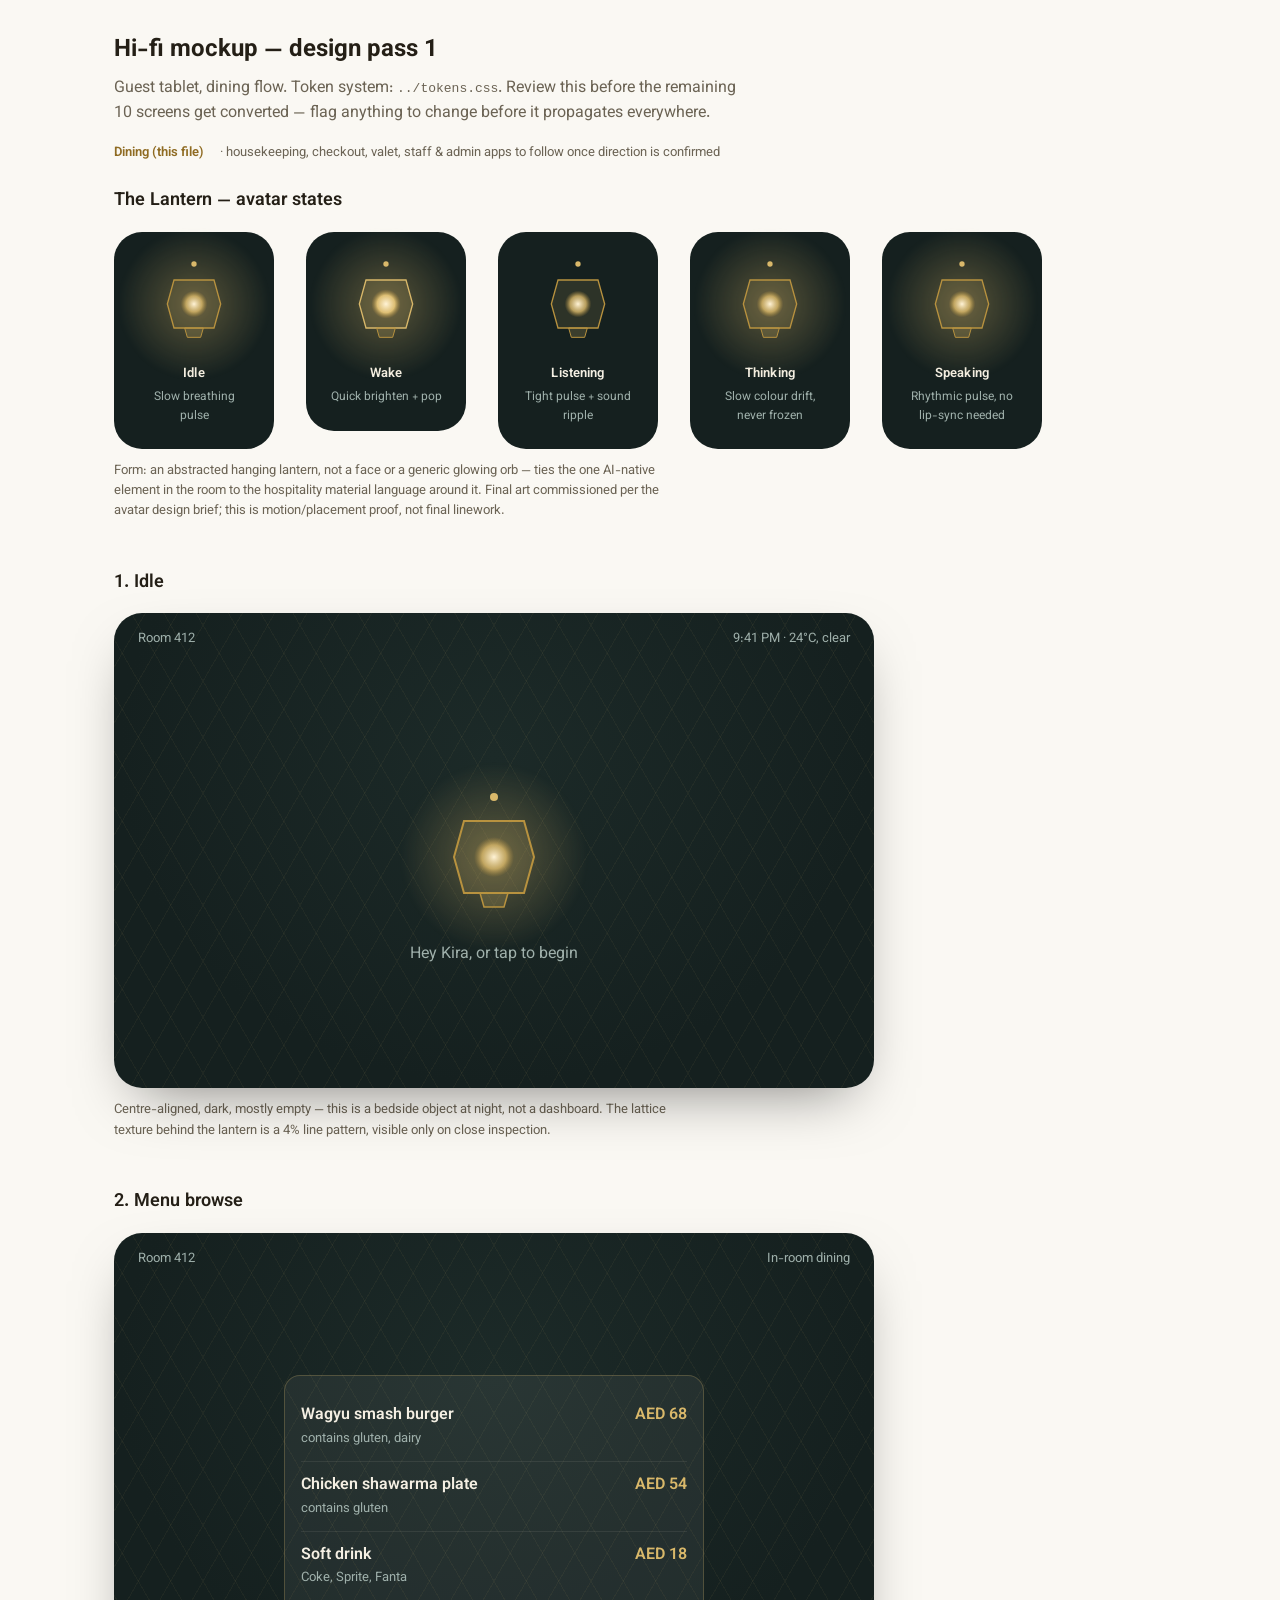
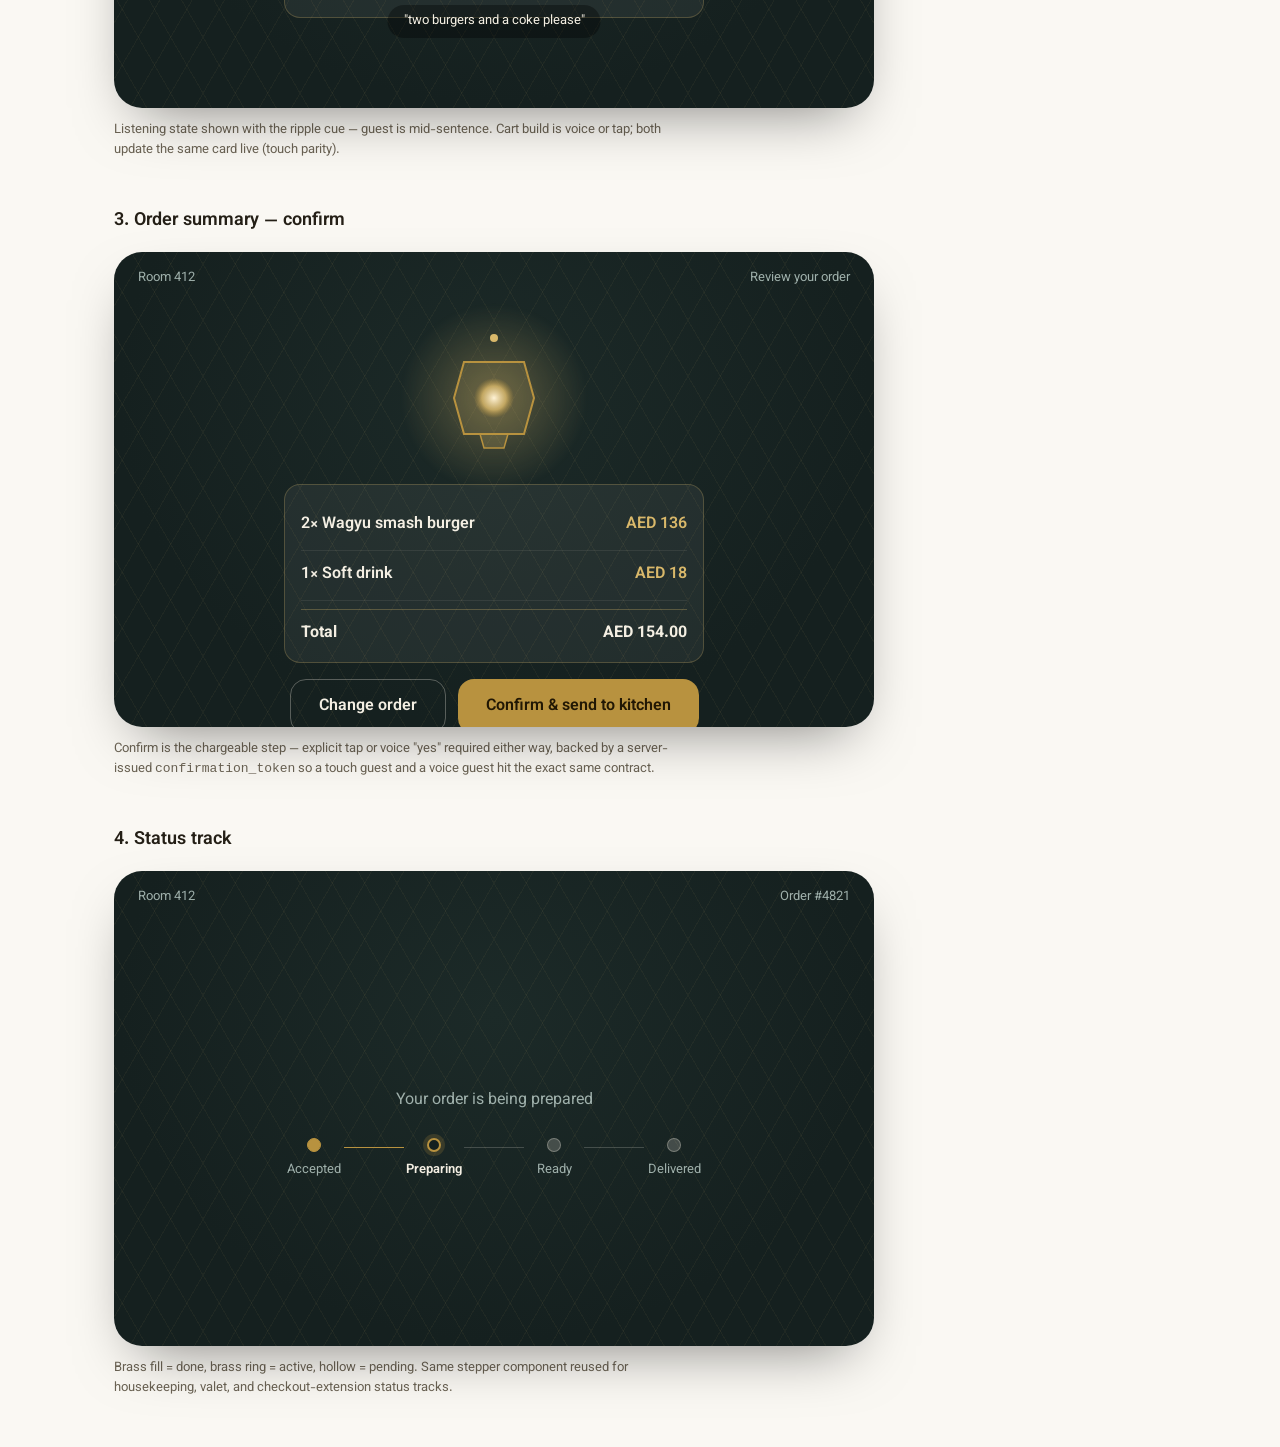
==== mockups/html/dining.html @ de7e142c "Kira Concierge design review: wireframes + first hi-fi mockup" ====
<!doctype html>
<html lang="en">
<head>
<meta charset="utf-8">
<meta name="viewport" content="width=device-width, initial-scale=1">
<title>Kira Concierge — Hi-Fi Mockup: Dining</title>
<link rel="stylesheet" href="../tokens.css">
<style>
  .gallery-row { display: flex; gap: var(--sp-6); flex-wrap: wrap; align-items: flex-start; }
  .gallery-cell { background: var(--dusk-ink); border-radius: var(--radius-guest); padding: var(--sp-5); width: 160px; text-align: center; }
  .gallery-cell .lantern-wrap { width: 72px; height: 96px; margin: 0 auto var(--sp-3); }
  .gallery-cell .lantern-ring { width: 72px; height: 72px; }
  .gallery-cell .avatar-caption { color: var(--ink-on-dark); font-weight: 600; }
  .gallery-cell p { font-size: 12px; color: var(--muted-on-dark); margin-top: var(--sp-1); }
  .subtitle-bar { position: absolute; bottom: 70px; left: 50%; transform: translateX(-50%); z-index: 2;
    background: rgba(0,0,0,.35); padding: 6px 16px; border-radius: 999px; font-size: var(--fs-small); max-width: 80%; text-align: center; }
</style>
</head>
<body>
  <div class="page-header">
    <h1>Hi-fi mockup — design pass 1</h1>
    <p>Guest tablet, dining flow. Token system: <code>../tokens.css</code>. Review this before the remaining 10 screens get converted — flag anything to change before it propagates everywhere.</p>
  </div>
  <nav class="flow-nav">
    <a href="dining.html" class="current">Dining (this file)</a>
    <span style="color:var(--muted-on-sand)">· housekeeping, checkout, valet, staff &amp; admin apps to follow once direction is confirmed</span>
  </nav>

  <!-- Avatar state gallery -->
  <section class="screen-block">
    <h2>The Lantern — avatar states</h2>
    <div class="gallery-row">
      <div class="gallery-cell state-idle">
        <div class="lantern-wrap">
          <div class="lantern-glow"></div>
          <svg class="lantern-svg" viewBox="0 0 108 140">
            <circle cx="54" cy="10" r="4" fill="#d9b86a"/>
            <polygon points="24,34 84,34 94,70 84,106 24,106 14,70" fill="rgba(217,184,106,.12)" stroke="#b8923f" stroke-width="2"/>
            <polygon points="40,106 68,106 64,120 44,120" fill="rgba(217,184,106,.2)" stroke="#b8923f" stroke-width="1.5"/>
            <circle cx="54" cy="70" r="20" fill="url(#g1)"/>
            <defs><radialGradient id="g1"><stop offset="0%" stop-color="#fff3d6"/><stop offset="60%" stop-color="#d9b86a" stop-opacity=".8"/><stop offset="100%" stop-color="#b8923f" stop-opacity="0"/></radialGradient></defs>
          </svg>
        </div>
        <div class="avatar-caption">Idle</div>
        <p>Slow breathing pulse</p>
      </div>
      <div class="gallery-cell state-wake">
        <div class="lantern-wrap">
          <div class="lantern-glow"></div>
          <svg class="lantern-svg" viewBox="0 0 108 140">
            <circle cx="54" cy="10" r="4" fill="#d9b86a"/>
            <polygon points="24,34 84,34 94,70 84,106 24,106 14,70" fill="rgba(217,184,106,.16)" stroke="#d9b86a" stroke-width="2"/>
            <polygon points="40,106 68,106 64,120 44,120" fill="rgba(217,184,106,.2)" stroke="#b8923f" stroke-width="1.5"/>
            <circle cx="54" cy="70" r="22" fill="url(#g2)"/>
            <defs><radialGradient id="g2"><stop offset="0%" stop-color="#fff3d6"/><stop offset="60%" stop-color="#eac97a" stop-opacity=".9"/><stop offset="100%" stop-color="#b8923f" stop-opacity="0"/></radialGradient></defs>
          </svg>
        </div>
        <div class="avatar-caption">Wake</div>
        <p>Quick brighten + pop</p>
      </div>
      <div class="gallery-cell state-listening">
        <div class="lantern-wrap">
          <div class="lantern-ring"></div>
          <svg class="lantern-svg" viewBox="0 0 108 140">
            <circle cx="54" cy="10" r="4" fill="#d9b86a"/>
            <polygon points="24,34 84,34 94,70 84,106 24,106 14,70" fill="rgba(217,184,106,.12)" stroke="#b8923f" stroke-width="2"/>
            <polygon points="40,106 68,106 64,120 44,120" fill="rgba(217,184,106,.2)" stroke="#b8923f" stroke-width="1.5"/>
            <circle cx="54" cy="70" r="20" fill="url(#g3)"/>
            <defs><radialGradient id="g3"><stop offset="0%" stop-color="#fff3d6"/><stop offset="60%" stop-color="#d9b86a" stop-opacity=".8"/><stop offset="100%" stop-color="#b8923f" stop-opacity="0"/></radialGradient></defs>
          </svg>
        </div>
        <div class="avatar-caption">Listening</div>
        <p>Tight pulse + sound ripple</p>
      </div>
      <div class="gallery-cell state-thinking">
        <div class="lantern-wrap">
          <div class="lantern-glow"></div>
          <svg class="lantern-svg" viewBox="0 0 108 140">
            <circle cx="54" cy="10" r="4" fill="#d9b86a"/>
            <polygon points="24,34 84,34 94,70 84,106 24,106 14,70" fill="rgba(217,184,106,.12)" stroke="#b8923f" stroke-width="2"/>
            <polygon points="40,106 68,106 64,120 44,120" fill="rgba(217,184,106,.2)" stroke="#b8923f" stroke-width="1.5"/>
            <circle cx="54" cy="70" r="20" fill="url(#g4)"/>
            <defs><radialGradient id="g4"><stop offset="0%" stop-color="#fff3d6"/><stop offset="60%" stop-color="#d9b86a" stop-opacity=".8"/><stop offset="100%" stop-color="#b8923f" stop-opacity="0"/></radialGradient></defs>
          </svg>
        </div>
        <div class="avatar-caption">Thinking</div>
        <p>Slow colour drift, never frozen</p>
      </div>
      <div class="gallery-cell state-speaking">
        <div class="lantern-wrap">
          <div class="lantern-glow"></div>
          <svg class="lantern-svg" viewBox="0 0 108 140">
            <circle cx="54" cy="10" r="4" fill="#d9b86a"/>
            <polygon points="24,34 84,34 94,70 84,106 24,106 14,70" fill="rgba(217,184,106,.12)" stroke="#b8923f" stroke-width="2"/>
            <polygon points="40,106 68,106 64,120 44,120" fill="rgba(217,184,106,.2)" stroke="#b8923f" stroke-width="1.5"/>
            <circle cx="54" cy="70" r="20" fill="url(#g5)"/>
            <defs><radialGradient id="g5"><stop offset="0%" stop-color="#fff3d6"/><stop offset="60%" stop-color="#d9b86a" stop-opacity=".8"/><stop offset="100%" stop-color="#b8923f" stop-opacity="0"/></radialGradient></defs>
          </svg>
        </div>
        <div class="avatar-caption">Speaking</div>
        <p>Rhythmic pulse, no lip-sync needed</p>
      </div>
    </div>
    <p class="state-note">Form: an abstracted hanging lantern, not a face or a generic glowing orb — ties the one AI-native element in the room to the hospitality material language around it. Final art commissioned per the avatar design brief; this is motion/placement proof, not final linework.</p>
  </section>

  <!-- Screen 1: Idle -->
  <section class="screen-block">
    <h2>1. Idle</h2>
    <div class="tablet-frame">
      <div class="tablet-topbar"><span>Room 412</span><span>9:41 PM · 24°C, clear</span></div>
      <div class="tablet-body state-idle">
        <div class="lantern-wrap">
          <div class="lantern-glow"></div>
          <svg class="lantern-svg" viewBox="0 0 108 140">
            <circle cx="54" cy="10" r="4" fill="#d9b86a"/>
            <polygon points="24,34 84,34 94,70 84,106 24,106 14,70" fill="rgba(217,184,106,.12)" stroke="#b8923f" stroke-width="2"/>
            <polygon points="40,106 68,106 64,120 44,120" fill="rgba(217,184,106,.2)" stroke="#b8923f" stroke-width="1.5"/>
            <circle cx="54" cy="70" r="20" fill="url(#gi)"/>
            <defs><radialGradient id="gi"><stop offset="0%" stop-color="#fff3d6"/><stop offset="60%" stop-color="#d9b86a" stop-opacity=".8"/><stop offset="100%" stop-color="#b8923f" stop-opacity="0"/></radialGradient></defs>
          </svg>
        </div>
        <p class="avatar-sub">Hey Kira, or tap to begin</p>
      </div>
    </div>
    <p class="state-note">Centre-aligned, dark, mostly empty — this is a bedside object at night, not a dashboard. The lattice texture behind the lantern is a 4% line pattern, visible only on close inspection.</p>
  </section>

  <!-- Screen 2: Menu browse -->
  <section class="screen-block">
    <h2>2. Menu browse</h2>
    <div class="tablet-frame" style="position:relative;">
      <div class="tablet-topbar"><span>Room 412</span><span>In-room dining</span></div>
      <div class="tablet-body state-listening">
        <div class="subtitle-bar">"two burgers and a coke please"</div>
        <div class="guest-card">
          <div class="menu-item">
            <div><div class="menu-item-name">Wagyu smash burger</div><div class="menu-item-tag">contains gluten, dairy</div></div>
            <div class="menu-item-price">AED 68</div>
          </div>
          <div class="menu-item">
            <div><div class="menu-item-name">Chicken shawarma plate</div><div class="menu-item-tag">contains gluten</div></div>
            <div class="menu-item-price">AED 54</div>
          </div>
          <div class="menu-item">
            <div><div class="menu-item-name">Soft drink</div><div class="menu-item-tag">Coke, Sprite, Fanta</div></div>
            <div class="menu-item-price">AED 18</div>
          </div>
        </div>
      </div>
    </div>
    <p class="state-note">Listening state shown with the ripple cue — guest is mid-sentence. Cart build is voice or tap; both update the same card live (touch parity).</p>
  </section>

  <!-- Screen 3: Order summary / confirm -->
  <section class="screen-block">
    <h2>3. Order summary — confirm</h2>
    <div class="tablet-frame">
      <div class="tablet-topbar"><span>Room 412</span><span>Review your order</span></div>
      <div class="tablet-body state-speaking">
        <div class="lantern-wrap">
          <div class="lantern-glow"></div>
          <svg class="lantern-svg" viewBox="0 0 108 140">
            <circle cx="54" cy="10" r="4" fill="#d9b86a"/>
            <polygon points="24,34 84,34 94,70 84,106 24,106 14,70" fill="rgba(217,184,106,.12)" stroke="#b8923f" stroke-width="2"/>
            <polygon points="40,106 68,106 64,120 44,120" fill="rgba(217,184,106,.2)" stroke="#b8923f" stroke-width="1.5"/>
            <circle cx="54" cy="70" r="20" fill="url(#gs)"/>
            <defs><radialGradient id="gs"><stop offset="0%" stop-color="#fff3d6"/><stop offset="60%" stop-color="#d9b86a" stop-opacity=".8"/><stop offset="100%" stop-color="#b8923f" stop-opacity="0"/></radialGradient></defs>
          </svg>
        </div>
        <div class="guest-card">
          <div class="menu-item"><div class="menu-item-name">2× Wagyu smash burger</div><div class="menu-item-price">AED 136</div></div>
          <div class="menu-item"><div class="menu-item-name">1× Soft drink</div><div class="menu-item-price">AED 18</div></div>
          <div class="order-total-row"><span>Total</span><span>AED 154.00</span></div>
        </div>
        <div style="display:flex; gap: var(--sp-3);">
          <button class="btn btn-ghost-dark">Change order</button>
          <button class="btn btn-brass">Confirm &amp; send to kitchen</button>
        </div>
      </div>
    </div>
    <p class="state-note">Confirm is the chargeable step — explicit tap or voice "yes" required either way, backed by a server-issued <code>confirmation_token</code> so a touch guest and a voice guest hit the exact same contract.</p>
  </section>

  <!-- Screen 4: Status track -->
  <section class="screen-block">
    <h2>4. Status track</h2>
    <div class="tablet-frame">
      <div class="tablet-topbar"><span>Room 412</span><span>Order #4821</span></div>
      <div class="tablet-body state-idle">
        <p class="avatar-sub" style="margin-bottom: var(--sp-2);">Your order is being prepared</p>
        <div class="g-stepper">
          <div class="g-step"><div class="g-dot done"></div><div class="g-label">Accepted</div></div>
          <div class="g-line done"></div>
          <div class="g-step"><div class="g-dot active"></div><div class="g-label active">Preparing</div></div>
          <div class="g-line"></div>
          <div class="g-step"><div class="g-dot"></div><div class="g-label">Ready</div></div>
          <div class="g-line"></div>
          <div class="g-step"><div class="g-dot"></div><div class="g-label">Delivered</div></div>
        </div>
      </div>
    </div>
    <p class="state-note">Brass fill = done, brass ring = active, hollow = pending. Same stepper component reused for housekeeping, valet, and checkout-extension status tracks.</p>
  </section>
</body>
</html>
---- mockups/tokens.css ----
/* Kira Concierge — Hi-Fi Design Tokens
   One typographic voice (Vazirmatn, Latin+Arabic) across guest/staff/admin.
   Color named after hotel materials (brass, lantern, lagoon, sand) not generic UI hues. */

@import url('https://fonts.googleapis.com/css2?family=Vazirmatn:wght@400;500;600;700;800&display=swap');

:root {
  /* Color */
  --dusk-ink: #15201f;
  --dusk-ink-2: #1c2a28;
  --sand: #ede6d8;
  --sand-2: #e3dac8;
  --paper: #faf8f3;
  --brass: #b8923f;
  --brass-deep: #8f6b22;
  --brass-soft: #d9b86a;
  --lagoon: #2f4858;
  --lagoon-deep: #1f323d;
  --ink-on-sand: #241f16;
  --ink-on-dark: #f4efe3;
  --muted-on-dark: #9fb0ab;
  --muted-on-sand: #6b6354;

  --ok: #5b7a63;
  --warn: #a67c3d;
  --err: #8b4a3d;

  /* Type */
  --font: 'Vazirmatn', 'Noto Sans Arabic', sans-serif;
  --fs-display: clamp(2rem, 4vw, 3rem);
  --fs-h1: 1.5rem;
  --fs-h2: 1.125rem;
  --fs-body: 1rem;
  --fs-small: 0.8125rem;
  --lh-body: 1.55;

  /* Shape — radius encodes guest (soft) vs tool (tight) hierarchy */
  --radius-guest: 28px;
  --radius-guest-sm: 16px;
  --radius-tool: 6px;
  --radius-tool-sm: 4px;

  /* Spacing */
  --sp-1: 4px;
  --sp-2: 8px;
  --sp-3: 12px;
  --sp-4: 16px;
  --sp-5: 24px;
  --sp-6: 32px;
  --sp-7: 48px;
}

* { box-sizing: border-box; }
body {
  font-family: var(--font);
  margin: 0;
  color: var(--ink-on-sand);
  background: var(--paper);
  line-height: var(--lh-body);
}
h1, h2, h3, p { margin: 0; }

/* ---------- Mockup page chrome (not part of the product UI) ---------- */
.page-header {
  max-width: 1100px;
  margin: 0 auto;
  padding: var(--sp-6) var(--sp-5) var(--sp-4);
}
.page-header h1 { font-size: var(--fs-h1); font-weight: 700; }
.page-header p { color: var(--muted-on-sand); margin-top: var(--sp-2); max-width: 640px; }
.flow-nav {
  max-width: 1100px;
  margin: 0 auto;
  padding: 0 var(--sp-5) var(--sp-5);
  display: flex;
  gap: var(--sp-4);
  flex-wrap: wrap;
  font-size: var(--fs-small);
}
.flow-nav a { color: var(--lagoon); text-decoration: none; border-bottom: 1px solid transparent; }
.flow-nav a:hover { border-bottom-color: var(--brass); }
.flow-nav a.current { color: var(--brass-deep); font-weight: 600; }
.screen-block {
  max-width: 1100px;
  margin: 0 auto var(--sp-7);
  padding: 0 var(--sp-5);
}
.screen-block h2 { font-size: var(--fs-h2); font-weight: 600; margin-bottom: var(--sp-4); }
.state-note {
  max-width: 560px;
  margin-top: var(--sp-3);
  font-size: var(--fs-small);
  color: var(--muted-on-sand);
}
.state-note a { color: var(--lagoon); }

/* ---------- Guest tablet frame ---------- */
.tablet-frame {
  width: 760px;
  max-width: 100%;
  aspect-ratio: 16/10;
  background: radial-gradient(ellipse at 50% 30%, var(--dusk-ink-2), var(--dusk-ink) 70%);
  border-radius: var(--radius-guest);
  position: relative;
  overflow: hidden;
  display: flex;
  flex-direction: column;
  align-items: center;
  color: var(--ink-on-dark);
  box-shadow: 0 24px 60px -24px rgba(0,0,0,.5);
}
/* mashrabiya lattice texture — faint repeating line pattern, not illustration */
.tablet-frame::before {
  content: "";
  position: absolute; inset: 0;
  background-image:
    repeating-linear-gradient(60deg, rgba(217,184,106,.05) 0 1px, transparent 1px 28px),
    repeating-linear-gradient(-60deg, rgba(217,184,106,.05) 0 1px, transparent 1px 28px);
  pointer-events: none;
}
.tablet-topbar {
  position: relative; z-index: 1;
  width: 100%;
  display: flex; justify-content: space-between;
  padding: var(--sp-4) var(--sp-5);
  font-size: var(--fs-small);
  color: var(--muted-on-dark);
}
.tablet-body {
  position: relative; z-index: 1;
  flex: 1; width: 100%;
  display: flex; flex-direction: column; align-items: center; justify-content: center;
  gap: var(--sp-4);
  padding: var(--sp-5);
  text-align: center;
}

/* ---------- The Lantern (avatar) ---------- */
.lantern-wrap { width: 108px; height: 140px; position: relative; }
.lantern-glow {
  position: absolute; inset: -40px;
  background: radial-gradient(circle, rgba(217,184,106,.35), transparent 65%);
  border-radius: 50%;
  filter: blur(2px);
}
.lantern-svg { position: relative; width: 100%; height: 100%; }
.lantern-ring {
  position: absolute; left: 50%; top: 50%;
  width: 108px; height: 108px;
  border: 1px solid rgba(217,184,106,.5);
  border-radius: 50%;
  transform: translate(-50%,-50%) scale(1);
  opacity: 0;
}

@keyframes breathe { 0%,100% { transform: scale(1); opacity: .85; } 50% { transform: scale(1.04); opacity: 1; } }
@keyframes pop { 0% { transform: scale(.9); opacity: .6; } 60% { transform: scale(1.08); } 100% { transform: scale(1); opacity: 1; } }
@keyframes listen-pulse { 0%,100% { transform: scale(1); } 50% { transform: scale(1.07); } }
@keyframes ripple { 0% { transform: translate(-50%,-50%) scale(.9); opacity: .6; } 100% { transform: translate(-50%,-50%) scale(1.6); opacity: 0; } }
@keyframes think-drift { 0%,100% { filter: hue-rotate(0deg) brightness(1); } 50% { filter: hue-rotate(8deg) brightness(1.1); } }
@keyframes talk { 0%,100% { transform: scaleY(1); } 25% { transform: scaleY(.92); } 50% { transform: scaleY(1.05); } 75% { transform: scaleY(.96); } }

.state-idle .lantern-svg { animation: breathe 4s ease-in-out infinite; }
.state-wake .lantern-svg { animation: pop .5s ease-out; }
.state-listening .lantern-svg { animation: listen-pulse 1.1s ease-in-out infinite; }
.state-listening .lantern-ring { animation: ripple 1.6s ease-out infinite; }
.state-thinking .lantern-svg { animation: think-drift 2.2s ease-in-out infinite; }
.state-speaking .lantern-svg { animation: talk 0.9s ease-in-out infinite; }

.avatar-caption { font-size: var(--fs-small); color: var(--muted-on-dark); letter-spacing: .01em; }
.avatar-greeting { font-size: var(--fs-display); font-weight: 800; }
.avatar-sub { color: var(--muted-on-dark); font-size: var(--fs-body); }

/* ---------- Guest UI components ---------- */
.btn {
  font-family: var(--font);
  font-size: var(--fs-body);
  font-weight: 600;
  border: none;
  cursor: pointer;
  padding: 14px 28px;
  border-radius: var(--radius-guest-sm);
}
.btn-brass { background: var(--brass); color: #211704; }
.btn-brass:hover { background: var(--brass-soft); }
.btn-ghost-dark { background: transparent; color: var(--ink-on-dark); border: 1px solid rgba(244,239,227,.3); }

.guest-card {
  position: relative; z-index: 1;
  background: rgba(250,248,243,.06);
  border: 1px solid rgba(217,184,106,.25);
  border-radius: var(--radius-guest-sm);
  padding: var(--sp-4);
  width: 100%;
  max-width: 420px;
  text-align: left;
}
.menu-item { display: flex; justify-content: space-between; gap: var(--sp-3); padding: var(--sp-3) 0; border-bottom: 1px solid rgba(244,239,227,.08); }
.menu-item:last-child { border-bottom: none; }
.menu-item-name { font-weight: 600; }
.menu-item-tag { font-size: var(--fs-small); color: var(--muted-on-dark); }
.menu-item-price { font-weight: 600; color: var(--brass-soft); white-space: nowrap; }

.order-total-row { display: flex; justify-content: space-between; padding-top: var(--sp-3); margin-top: var(--sp-2); border-top: 1px solid rgba(217,184,106,.3); font-weight: 700; }

/* Status stepper — guest side, warm not clinical */
.g-stepper { display: flex; align-items: center; width: 100%; max-width: 420px; }
.g-step { display: flex; flex-direction: column; align-items: center; gap: var(--sp-2); flex: 1; }
.g-dot { width: 14px; height: 14px; border-radius: 50%; background: rgba(244,239,227,.2); border: 1px solid rgba(244,239,227,.3); }
.g-dot.done { background: var(--brass); border-color: var(--brass); }
.g-dot.active { background: var(--dusk-ink); border: 2px solid var(--brass); box-shadow: 0 0 0 4px rgba(184,146,63,.2); }
.g-line { flex: 1; height: 1px; background: rgba(244,239,227,.2); margin-bottom: 22px; }
.g-line.done { background: var(--brass); }
.g-label { font-size: var(--fs-small); color: var(--muted-on-dark); text-align: center; }
.g-label.active { color: var(--ink-on-dark); font-weight: 600; }

/* ---------- Staff / Admin shared shell (light, tool-like, tighter radius) ---------- */
.tool-frame {
  width: 100%; max-width: 980px;
  background: var(--sand);
  border: 1px solid rgba(36,31,22,.1);
  border-radius: var(--radius-tool);
  display: flex;
  min-height: 560px;
  overflow: hidden;
}
.tool-sidebar {
  width: 200px;
  background: var(--lagoon-deep);
  color: var(--ink-on-dark);
  padding: var(--sp-4);
}
.tool-sidebar .brand { font-weight: 700; margin-bottom: var(--sp-5); font-size: var(--fs-small); color: var(--brass-soft); letter-spacing: .02em; }
.tool-link { display: block; padding: var(--sp-2) var(--sp-3); border-radius: var(--radius-tool-sm); color: rgba(244,239,227,.75); font-size: var(--fs-small); margin-bottom: 2px; }
.tool-link.active { background: rgba(184,146,63,.18); color: var(--brass-soft); font-weight: 600; }
.tool-main { flex: 1; display: flex; flex-direction: column; background: var(--paper); }
.tool-topbar { padding: var(--sp-3) var(--sp-5); border-bottom: 1px solid rgba(36,31,22,.08); display: flex; justify-content: space-between; font-size: var(--fs-small); color: var(--muted-on-sand); }
.tool-content { padding: var(--sp-5); flex: 1; }

.data-table { width: 100%; border-collapse: collapse; font-size: var(--fs-small); }
.data-table th { text-align: left; font-weight: 600; color: var(--muted-on-sand); padding: var(--sp-2) var(--sp-3); border-bottom: 1px solid rgba(36,31,22,.12); }
.data-table td { padding: var(--sp-3); border-bottom: 1px solid rgba(36,31,22,.06); }
.badge { display: inline-block; padding: 2px 10px; border-radius: var(--radius-tool-sm); font-size: 12px; font-weight: 600; }
.badge-ok { background: rgba(91,122,99,.15); color: var(--ok); }
.badge-warn { background: rgba(166,124,61,.15); color: var(--warn); }
.badge-err { background: rgba(139,74,61,.15); color: var(--err); }

.btn-tool { font-family: var(--font); font-weight: 600; font-size: var(--fs-small); border: none; cursor: pointer; padding: 8px 16px; border-radius: var(--radius-tool-sm); }
.btn-tool-primary { background: var(--brass); color: #211704; }
.btn-tool-secondary { background: transparent; border: 1px solid rgba(36,31,22,.2); color: var(--ink-on-sand); }

.ticket-card { background: var(--paper); border: 1px solid rgba(36,31,22,.1); border-radius: var(--radius-tool); padding: var(--sp-3); margin-bottom: var(--sp-3); }
.ticket-room { font-weight: 700; font-size: var(--fs-small); }
.ticket-meta { font-size: 12px; color: var(--muted-on-sand); margin-top: 2px; }
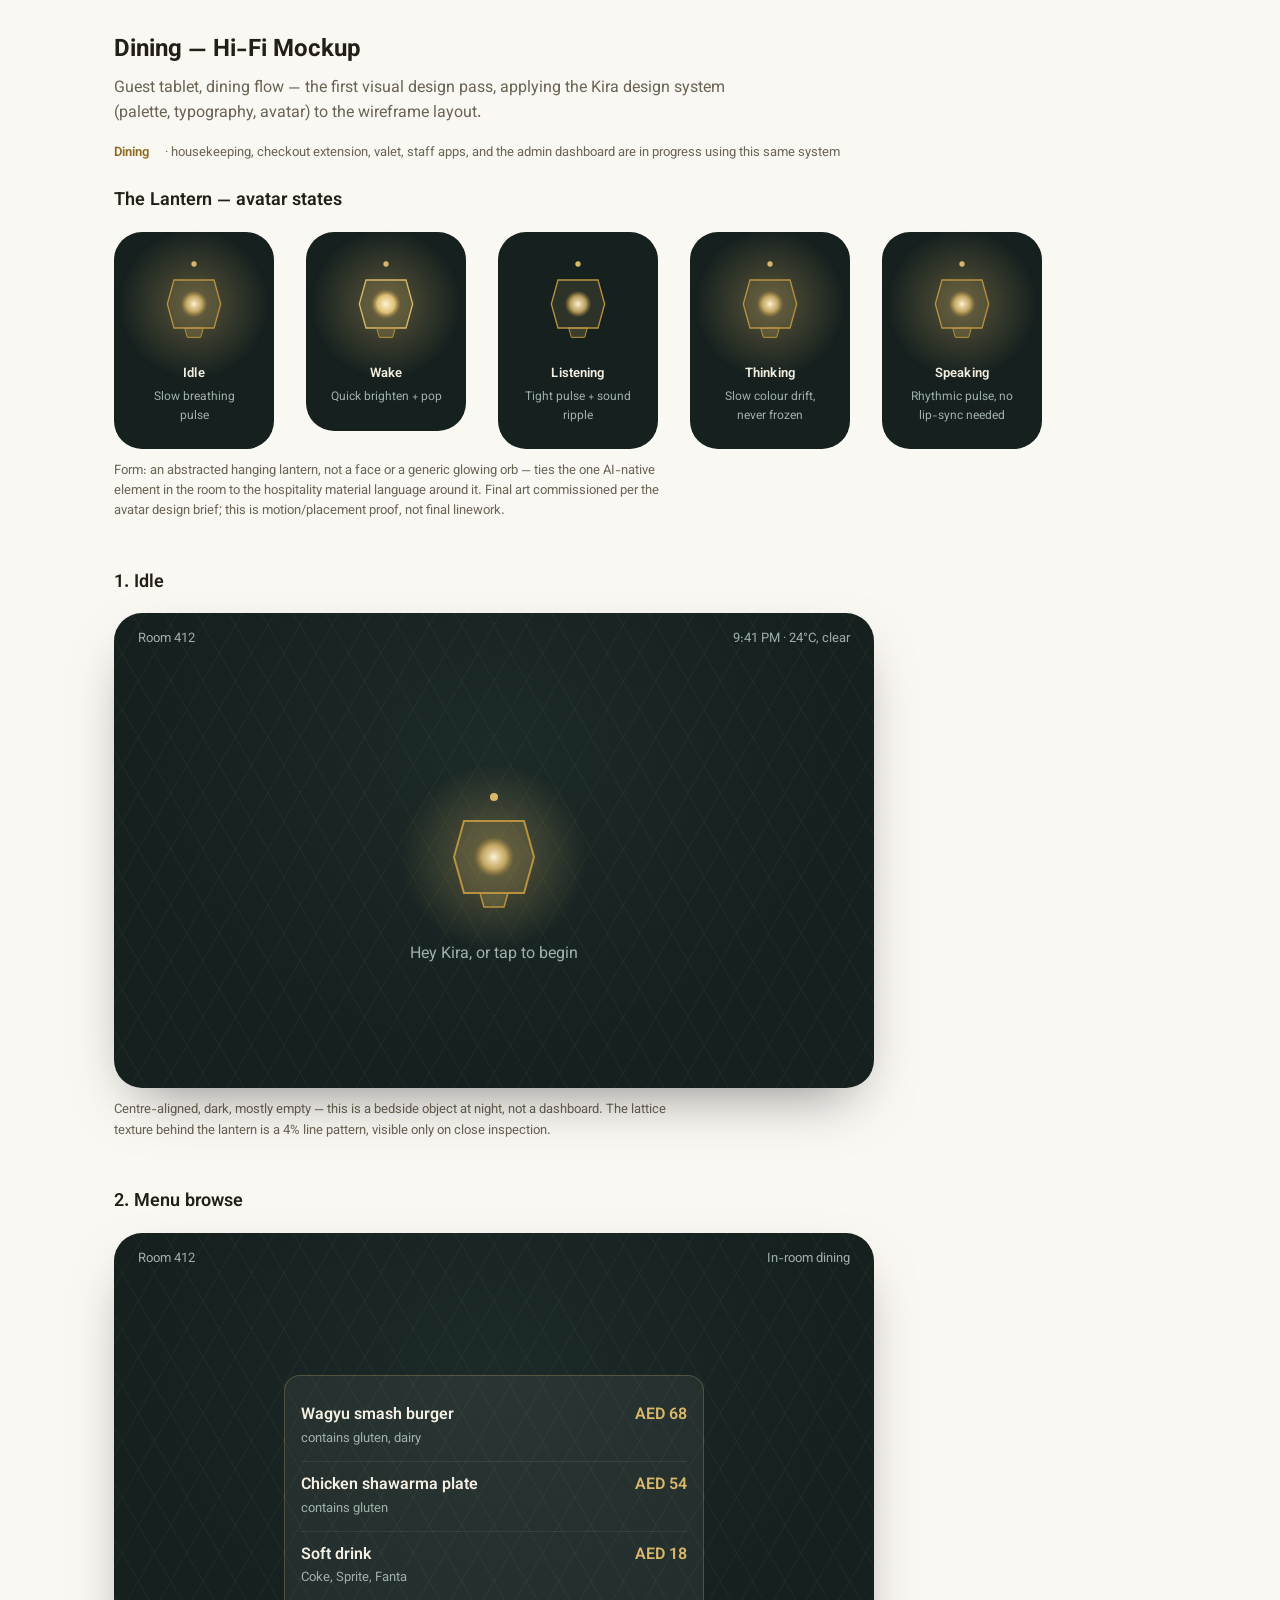
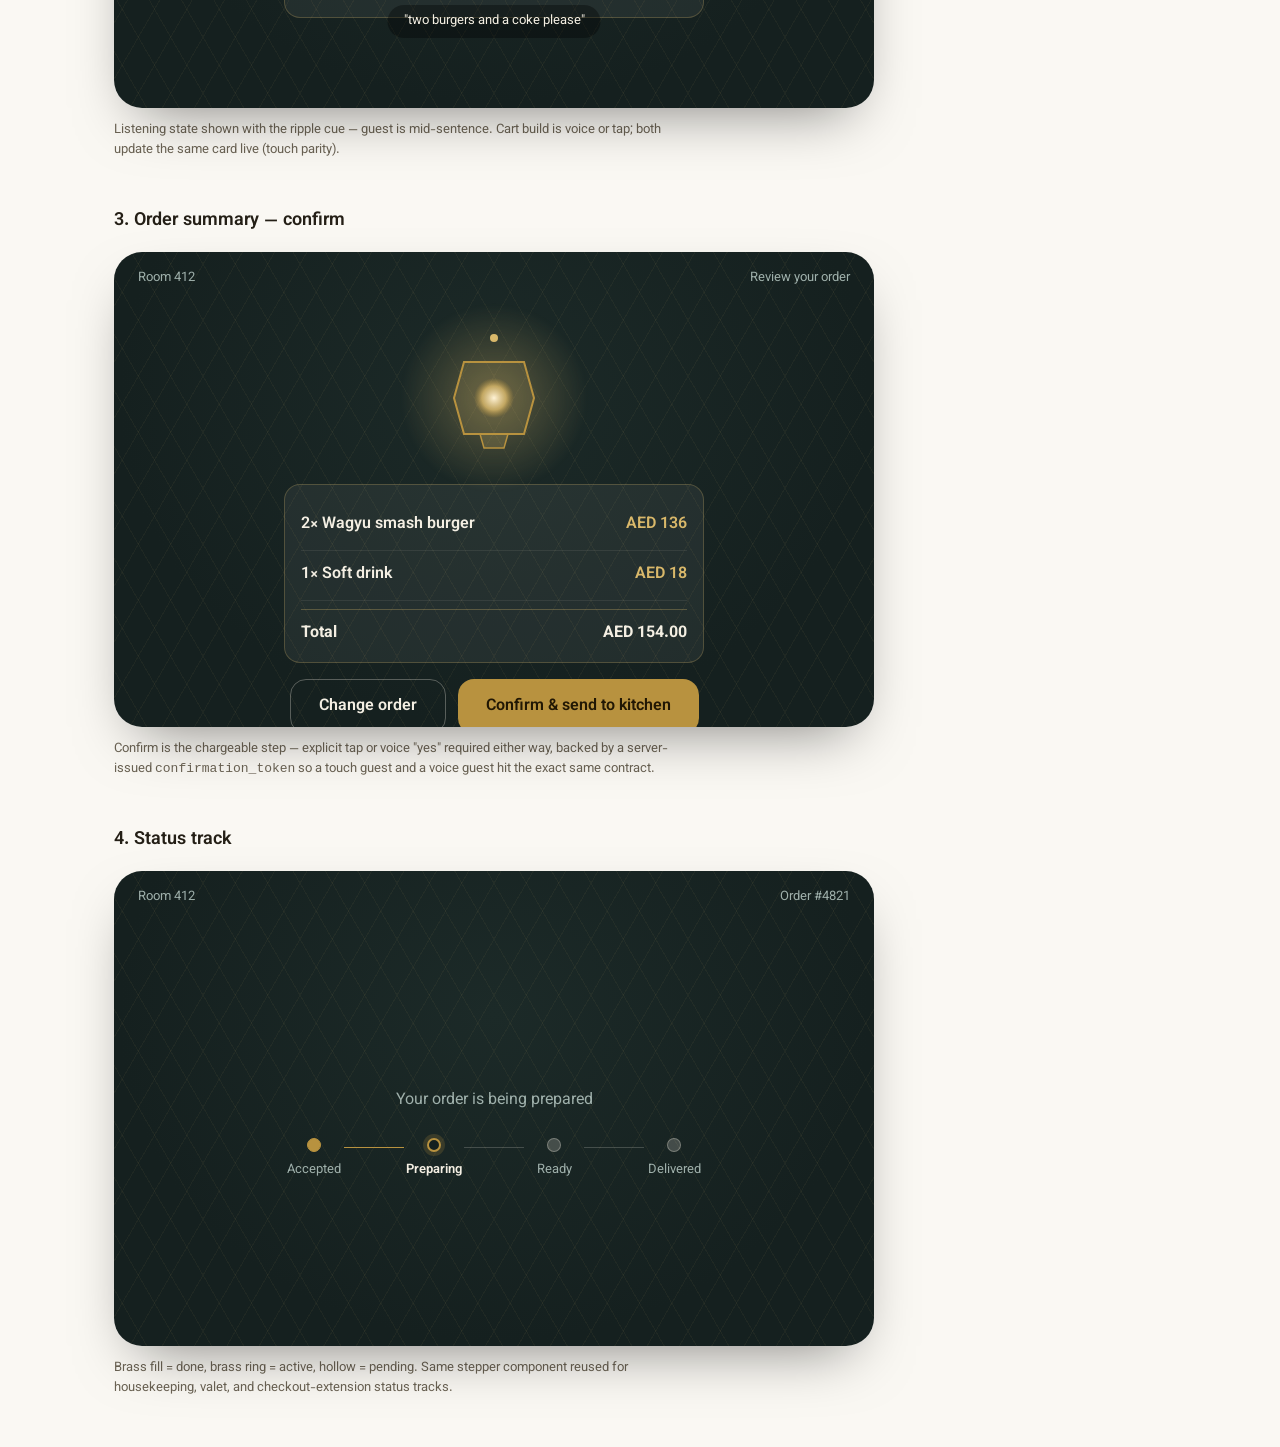
==== commit c0040f65: "Polish mockup page copy for client/team review" ====
--- a/mockups/html/dining.html
+++ b/mockups/html/dining.html
@@ -18,12 +18,12 @@
 </head>
 <body>
   <div class="page-header">
-    <h1>Hi-fi mockup — design pass 1</h1>
-    <p>Guest tablet, dining flow. Token system: <code>../tokens.css</code>. Review this before the remaining 10 screens get converted — flag anything to change before it propagates everywhere.</p>
+    <h1>Dining — Hi-Fi Mockup</h1>
+    <p>Guest tablet, dining flow — the first visual design pass, applying the Kira design system (palette, typography, avatar) to the wireframe layout.</p>
   </div>
   <nav class="flow-nav">
-    <a href="dining.html" class="current">Dining (this file)</a>
-    <span style="color:var(--muted-on-sand)">· housekeeping, checkout, valet, staff &amp; admin apps to follow once direction is confirmed</span>
+    <a href="dining.html" class="current">Dining</a>
+    <span style="color:var(--muted-on-sand)">· housekeeping, checkout extension, valet, staff apps, and the admin dashboard are in progress using this same system</span>
   </nav>
 
   <!-- Avatar state gallery -->
